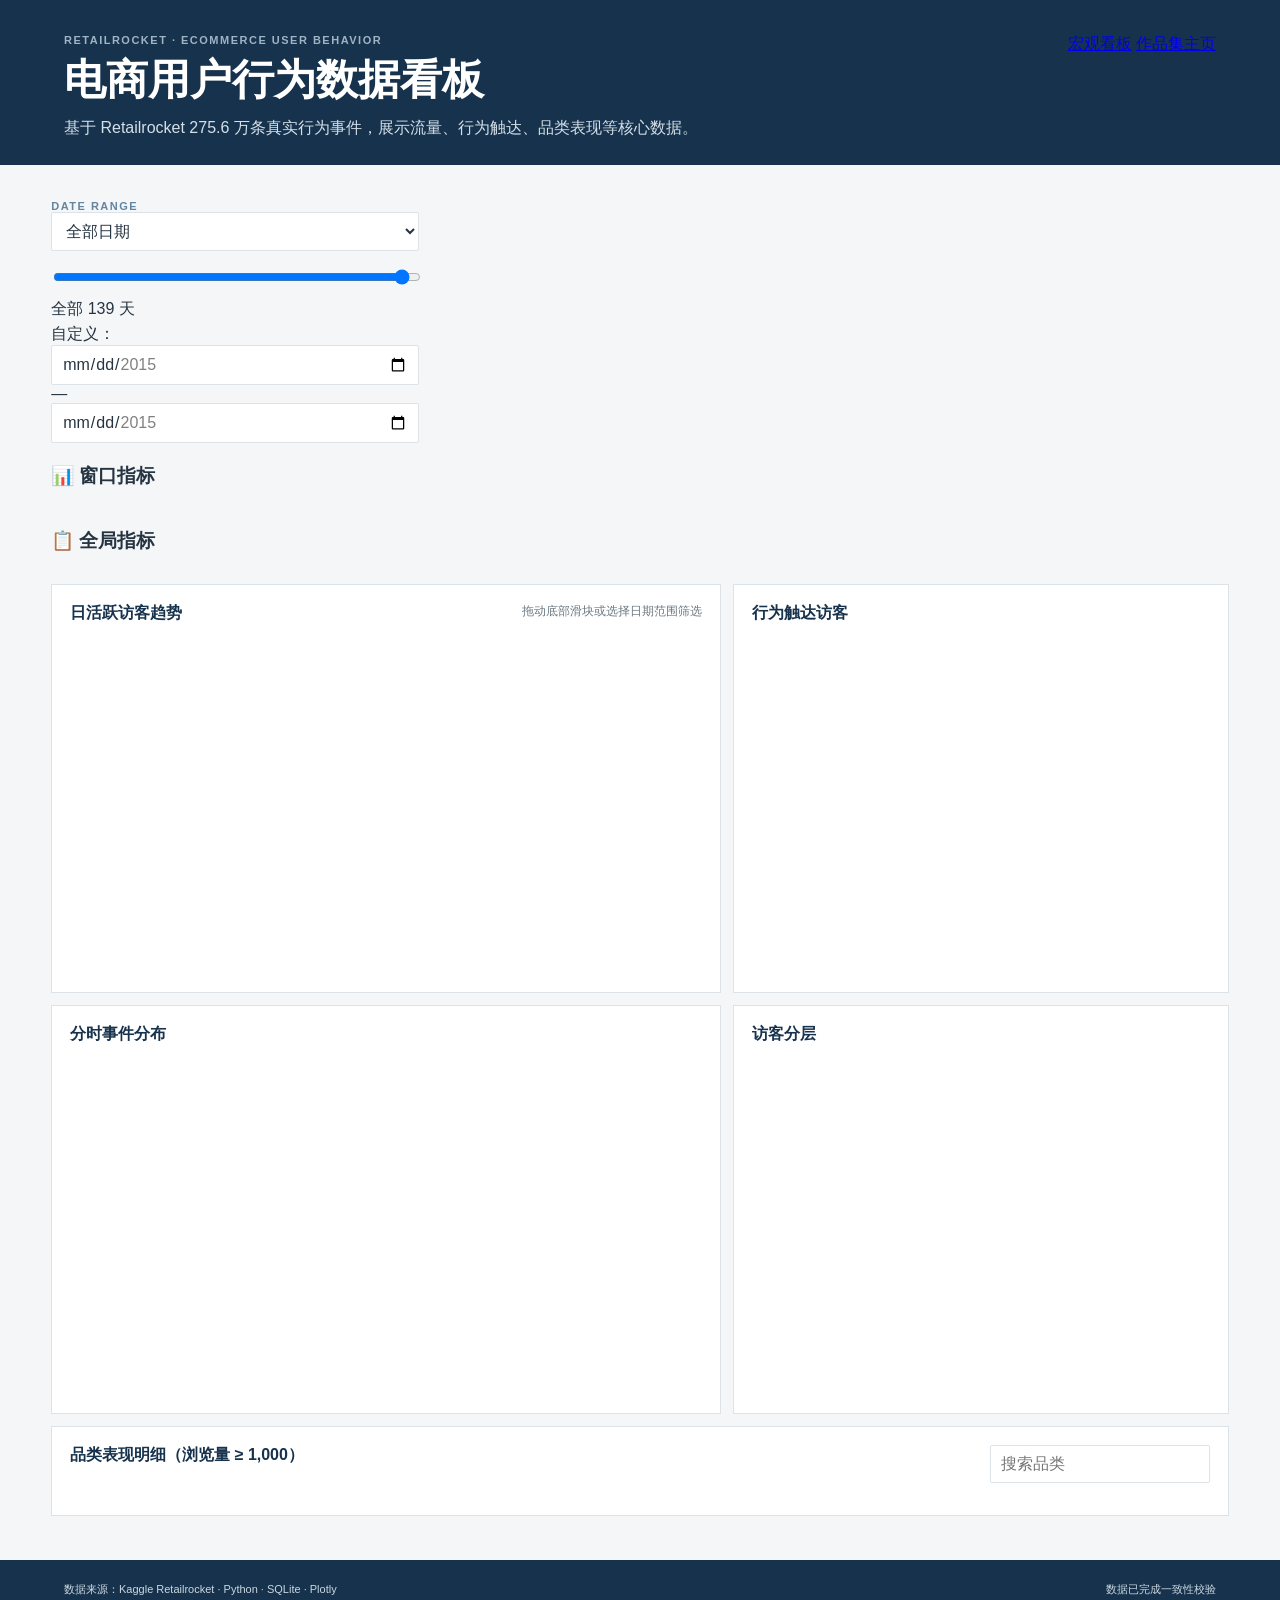
==== site/ecommerce/index.html @ 0181b4a9 "Update portfolio dashboards" ====
<!doctype html>
<html lang="zh-CN">
<head>
  <meta charset="utf-8">
  <meta name="viewport" content="width=device-width,initial-scale=1">
  <title>Retailrocket 电商用户行为数据看板</title>
  <link rel="stylesheet" href="styles.css">
</head>
<body>
  <header class="topbar">
    <div>
      <p class="eyebrow">RETAILROCKET · ECOMMERCE USER BEHAVIOR</p>
      <h1>电商用户行为数据看板</h1>
      <p class="intro">基于 Retailrocket 275.6 万条真实行为事件，展示流量、行为触达、品类表现等核心数据。</p>
    </div>
    <div class="header-links">
      <a href="./macro/" class="header-link">宏观看板</a>
      <a href="../" class="header-link">作品集主页</a>
    </div>
  </header>

  <main>
    <section class="project-head">
      <div>
        <p class="eyebrow">DATE RANGE</p>
        <div class="range-controls">
          <select id="window-filter">
            <option value="all">全部日期</option>
            <option value="60">最近 60 天</option>
            <option value="30">最近 30 天</option>
          </select>
        </div>
        <div class="range-controls" style="margin-top:6px">
          <input type="range" id="range-slider" class="range-slider">
          <span id="range-label" class="range-label"></span>
        </div>
        <div class="range-controls" style="margin-top:4px">
          <span class="range-sep">自定义：</span>
          <input id="start-date" type="date">
          <span class="range-sep">—</span>
          <input id="end-date" type="date">
        </div>
      </div>
    </section>

    <section class="kpi-section">
      <h3 class="kpi-section-title">📊 窗口指标</h3>
      <section id="kpi-grid-window" class="kpi-grid"></section>
      <h3 class="kpi-section-title" style="margin-top:20px">📋 全局指标</h3>
      <section id="kpi-grid-global" class="kpi-grid"></section>
    </section>

    <section class="grid two">
      <article class="panel wide">
        <div class="panel-head">
          <div><h3>日活跃访客趋势</h3></div>
          <p class="panel-note">拖动底部滑块或选择日期范围筛选</p>
        </div>
        <div id="trend-chart" class="chart chart-tall"></div>
      </article>
      <article class="panel">
        <div class="panel-head">
          <div><h3>行为触达访客</h3></div>
        </div>
        <div id="structure-chart" class="chart"></div>
      </article>
    </section>

    <section class="grid two">
      <article class="panel">
        <div class="panel-head">
          <div><h3>分时事件分布</h3></div>
        </div>
        <div id="hourly-chart" class="chart"></div>
      </article>
      <article class="panel">
        <div class="panel-head">
          <div><h3>访客分层</h3></div>
        </div>
        <div id="segment-chart" class="chart"></div>
      </article>
    </section>

    <section class="panel detail-panel">
      <div class="panel-head">
        <div><h3>品类表现明细（浏览量 ≥ 1,000）</h3></div>
        <input id="table-search" type="search" placeholder="搜索品类">
      </div>
      <div class="table-wrap"><table id="detail-table"></table></div>
    </section>
  </main>

  <footer>
    <span>数据来源：Kaggle Retailrocket · Python · SQLite · Plotly</span>
    <span>数据已完成一致性校验</span>
  </footer>

  <script src="plotly.min.js"></script>
  <script src="data.js"></script>
  <script src="app.js"></script>
</body>
</html>
---- site/ecommerce/styles.css ----
:root {
  --navy: #17324d;
  --blue: #315d80;
  --blue-2: #6385a0;
  --blue-soft: #eaf1f5;
  --ink: #263442;
  --muted: #6b7882;
  --line: #dce3e8;
  --panel: #ffffff;
  --surface: #f4f6f8;
  --orange: #c97852;
}

* { box-sizing: border-box; }

body {
  margin: 0;
  color: var(--ink);
  background: var(--surface);
  font-family: "Microsoft YaHei", "PingFang SC", Arial, sans-serif;
}

.topbar {
  display: flex;
  justify-content: space-between;
  gap: 32px;
  padding: 34px max(5vw, 32px) 26px;
  color: white;
  background: var(--navy);
}

.eyebrow, .panel-label {
  margin: 0 0 6px;
  color: #9fb5c6;
  font-size: 11px;
  font-weight: 700;
  letter-spacing: 1.5px;
}

h1 { margin: 0; font-size: clamp(28px, 4vw, 42px); }
.intro { max-width: 720px; margin: 10px 0 0; color: #d4e0e8; }

.status {
  align-self: flex-start;
  display: flex;
  align-items: center;
  gap: 8px;
  padding: 9px 12px;
  border: 1px solid rgba(255,255,255,.22);
  font-size: 12px;
}

.status-dot { width: 8px; height: 8px; border-radius: 50%; background: #9dcf9c; }

.project-tabs {
  display: flex;
  gap: 4px;
  padding: 0 max(5vw, 32px);
  background: white;
  border-bottom: 1px solid var(--line);
}

.tab {
  border: 0;
  border-bottom: 3px solid transparent;
  padding: 16px 20px 13px;
  color: var(--muted);
  background: transparent;
  font: inherit;
  font-weight: 700;
  cursor: pointer;
}

.tab.active { color: var(--blue); border-bottom-color: var(--blue); }

main { width: min(1440px, 92vw); margin: 0 auto; padding: 28px 0 44px; }

.project-head {
  display: flex;
  justify-content: space-between;
  gap: 24px;
  align-items: end;
  margin-bottom: 20px;
}

.project-head h2 { margin: 0; color: var(--navy); font-size: 28px; }
.project-head p { max-width: 850px; margin: 7px 0 0; color: var(--muted); }
.project-head .eyebrow { color: var(--blue-2); }

.filter-group { min-width: 190px; display:grid; grid-template-columns:1fr; gap:5px; }
.filter-group label { display: block; margin-bottom: 6px; color: var(--muted); font-size: 12px; }
select, input {
  width: 100%;
  border: 1px solid var(--line);
  border-radius: 2px;
  padding: 9px 10px;
  color: var(--ink);
  background: white;
  font: inherit;
}

.kpi-grid {
  display: grid;
  grid-template-columns: repeat(5, minmax(0, 1fr));
  gap: 12px;
  margin-bottom: 12px;
}

.kpi {
  padding: 16px;
  background: white;
  border: 1px solid var(--line);
  border-top: 3px solid var(--blue);
}

.kpi span { color: var(--muted); font-size: 12px; }
.kpi strong { display: block; margin: 7px 0 3px; color: var(--navy); font-size: 23px; }
.kpi small { color: var(--blue-2); font-size: 11px; }

.grid { display: grid; gap: 12px; margin-bottom: 12px; }
.grid.two { grid-template-columns: 1.35fr 1fr; }
.panel { min-width: 0; padding: 18px; background: var(--panel); border: 1px solid var(--line); }
.panel-head { display: flex; justify-content: space-between; gap: 18px; align-items: start; }
.panel h3 { margin: 0; color: var(--navy); font-size: 16px; }
.panel-head p { max-width: 330px; margin: 0; color: var(--muted); font-size: 12px; text-align: right; }
.panel-label { color: var(--blue-2); }
.chart { height: 350px; }

.insight-grid { grid-template-columns: 1fr 1fr 1.15fr; }
.decision-grid { grid-template-columns: 1fr 1.15fr; }
.insight ul, .insight ol { margin: 12px 0 0; padding-left: 20px; }
.insight li { margin: 9px 0; line-height: 1.6; font-size: 13px; }

.method-flow { display: grid; grid-template-columns: repeat(5, 1fr); gap: 6px; margin-top: 16px; }
.method-flow div { position: relative; padding: 10px 6px; text-align: center; color: var(--blue); background: var(--blue-soft); font-size: 11px; }
.method-flow div:not(:last-child)::after { content: "›"; position: absolute; right: -8px; color: var(--blue-2); font-size: 18px; z-index: 2; }
.causal-kpis{display:grid;grid-template-columns:repeat(3,1fr);gap:8px;margin:14px 0}
.causal-kpis div{padding:12px;background:#f2f6f8;border:1px solid var(--line);text-align:center}
.causal-kpis strong{display:block;color:var(--navy);font-size:20px}
.causal-kpis span{font-size:11px;color:var(--muted)}
.causal-panel p{font-size:13px;line-height:1.7}
.assumption{padding:9px 11px;background:#fff8ed;border-left:3px solid var(--orange);color:#745238}
.decision-table th,.decision-table td{text-align:left}
.decision-table td:first-child{font-weight:700;color:var(--blue)}

.detail-panel input { width: 220px; }
.table-wrap { overflow: auto; max-height: 360px; margin-top: 14px; }
table { width: 100%; border-collapse: collapse; font-size: 12px; }
th { position: sticky; top: 0; padding: 9px; color: white; background: var(--blue); text-align: right; }
td { padding: 8px 9px; border-bottom: 1px solid var(--line); text-align: right; }
th:first-child, td:first-child { text-align: left; }
tbody tr:hover { background: #f5f8fa; }

footer {
  display: flex;
  justify-content: space-between;
  gap: 24px;
  padding: 22px max(5vw, 32px);
  color: #cbd8e1;
  background: var(--navy);
  font-size: 11px;
}

@media (max-width: 980px) {
  .topbar, .project-head, footer { flex-direction: column; align-items: stretch; }
  .kpi-grid { grid-template-columns: repeat(2, 1fr); }
  .grid.two, .insight-grid, .decision-grid { grid-template-columns: 1fr; }
  .method-flow { grid-template-columns: 1fr; }
  .method-flow div::after { display: none; }
}

@media (max-width: 560px) {
  html, body { overflow-x: hidden; }
  main { width: 94vw; }
  .topbar, .project-tabs { padding-left: 3vw; padding-right: 3vw; }
  .kpi-grid { grid-template-columns: 1fr; }
  .grid.two, .insight-grid, .decision-grid { display: block !important; }
  .panel { width: 100%; overflow: hidden; margin-bottom: 12px; }
  .js-plotly-plot, .plot-container, .svg-container { width: 100% !important; max-width: 100% !important; }
  h1 { font-size: 27px; overflow-wrap: anywhere; }
  .chart { height: 310px; }
}

.project-tabs{display:none}
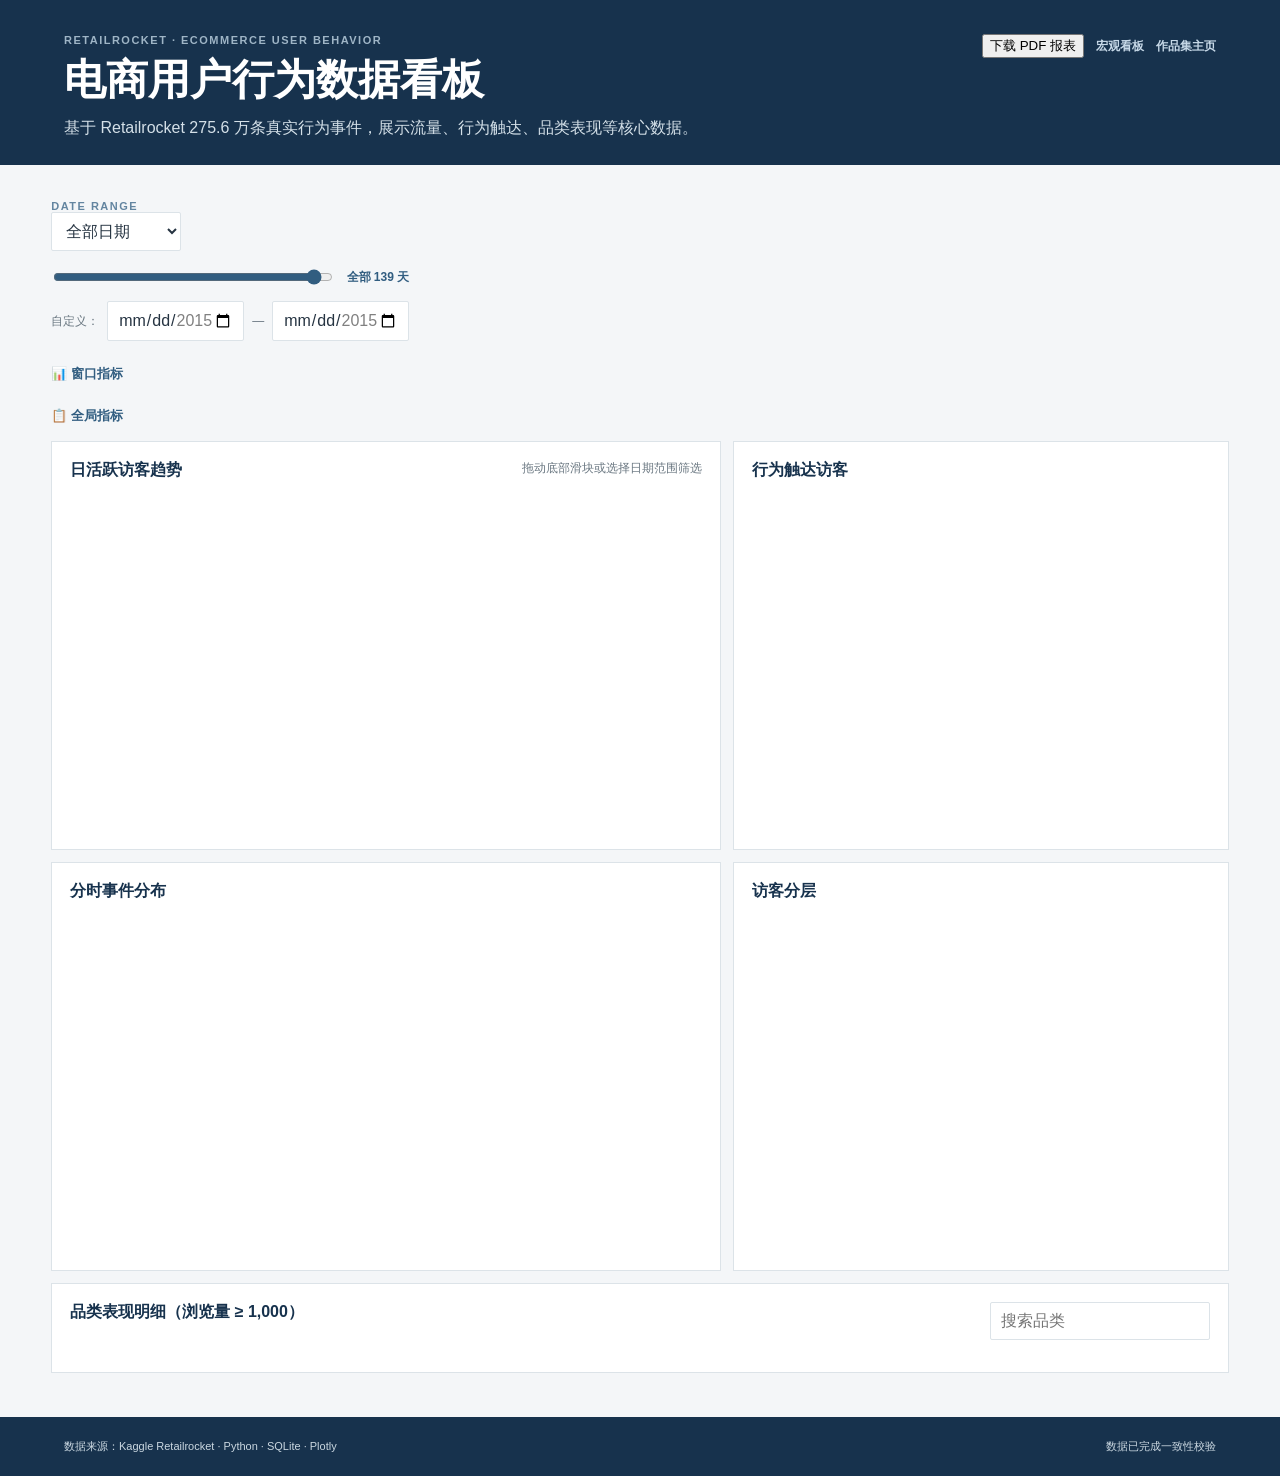
==== commit c6c1a007: "Update portfolio dashboards" ====
--- a/site/ecommerce/index.html
+++ b/site/ecommerce/index.html
@@ -14,6 +14,7 @@
       <p class="intro">基于 Retailrocket 275.6 万条真实行为事件，展示流量、行为触达、品类表现等核心数据。</p>
     </div>
     <div class="header-links">
+      <button onclick="window.print()" class="btn-pdf">下载 PDF 报表</button>
       <a href="./macro/" class="header-link">宏观看板</a>
       <a href="../" class="header-link">作品集主页</a>
     </div>
--- a/site/ecommerce/styles.css
+++ b/site/ecommerce/styles.css
@@ -117,6 +117,22 @@
 .kpi strong { display: block; margin: 7px 0 3px; color: var(--navy); font-size: 23px; }
 .kpi small { color: var(--blue-2); font-size: 11px; }
 
+.kpi-section-title { margin: 0 0 4px; color: var(--blue); font-size: 13px; font-weight: 700; }
+.panel-note { color: var(--muted); font-size: 11px; margin: 0; }
+.chart-tall { height: 420px; }
+
+/* header links */
+.header-links { display: flex; gap: 12px; align-items: flex-start; }
+.header-link { color: #c7d9e8; text-decoration: none; font-size: 12px; font-weight: 700; padding: 4px 0; border-bottom: 1px solid transparent; transition: border-color .2s; }
+.header-link:hover { border-bottom-color: #c7d9e8; }
+
+/* range controls */
+.range-controls { display: flex; align-items: center; gap: 8px; margin-bottom: 4px; }
+.range-controls select, .range-controls input[type="date"] { width: auto; min-width: 130px; }
+.range-slider { flex: 1; min-width: 200px; max-width: 400px; accent-color: var(--blue); }
+.range-sep { color: var(--muted); font-size: 12px; white-space: nowrap; }
+.range-label { color: var(--blue); font-size: 12px; font-weight: 700; white-space: nowrap; margin-left: 4px; }
+
 .grid { display: grid; gap: 12px; margin-bottom: 12px; }
 .grid.two { grid-template-columns: 1.35fr 1fr; }
 .panel { min-width: 0; padding: 18px; background: var(--panel); border: 1px solid var(--line); }
@@ -180,5 +196,3 @@
   h1 { font-size: 27px; overflow-wrap: anywhere; }
   .chart { height: 310px; }
 }
-
-.project-tabs{display:none}
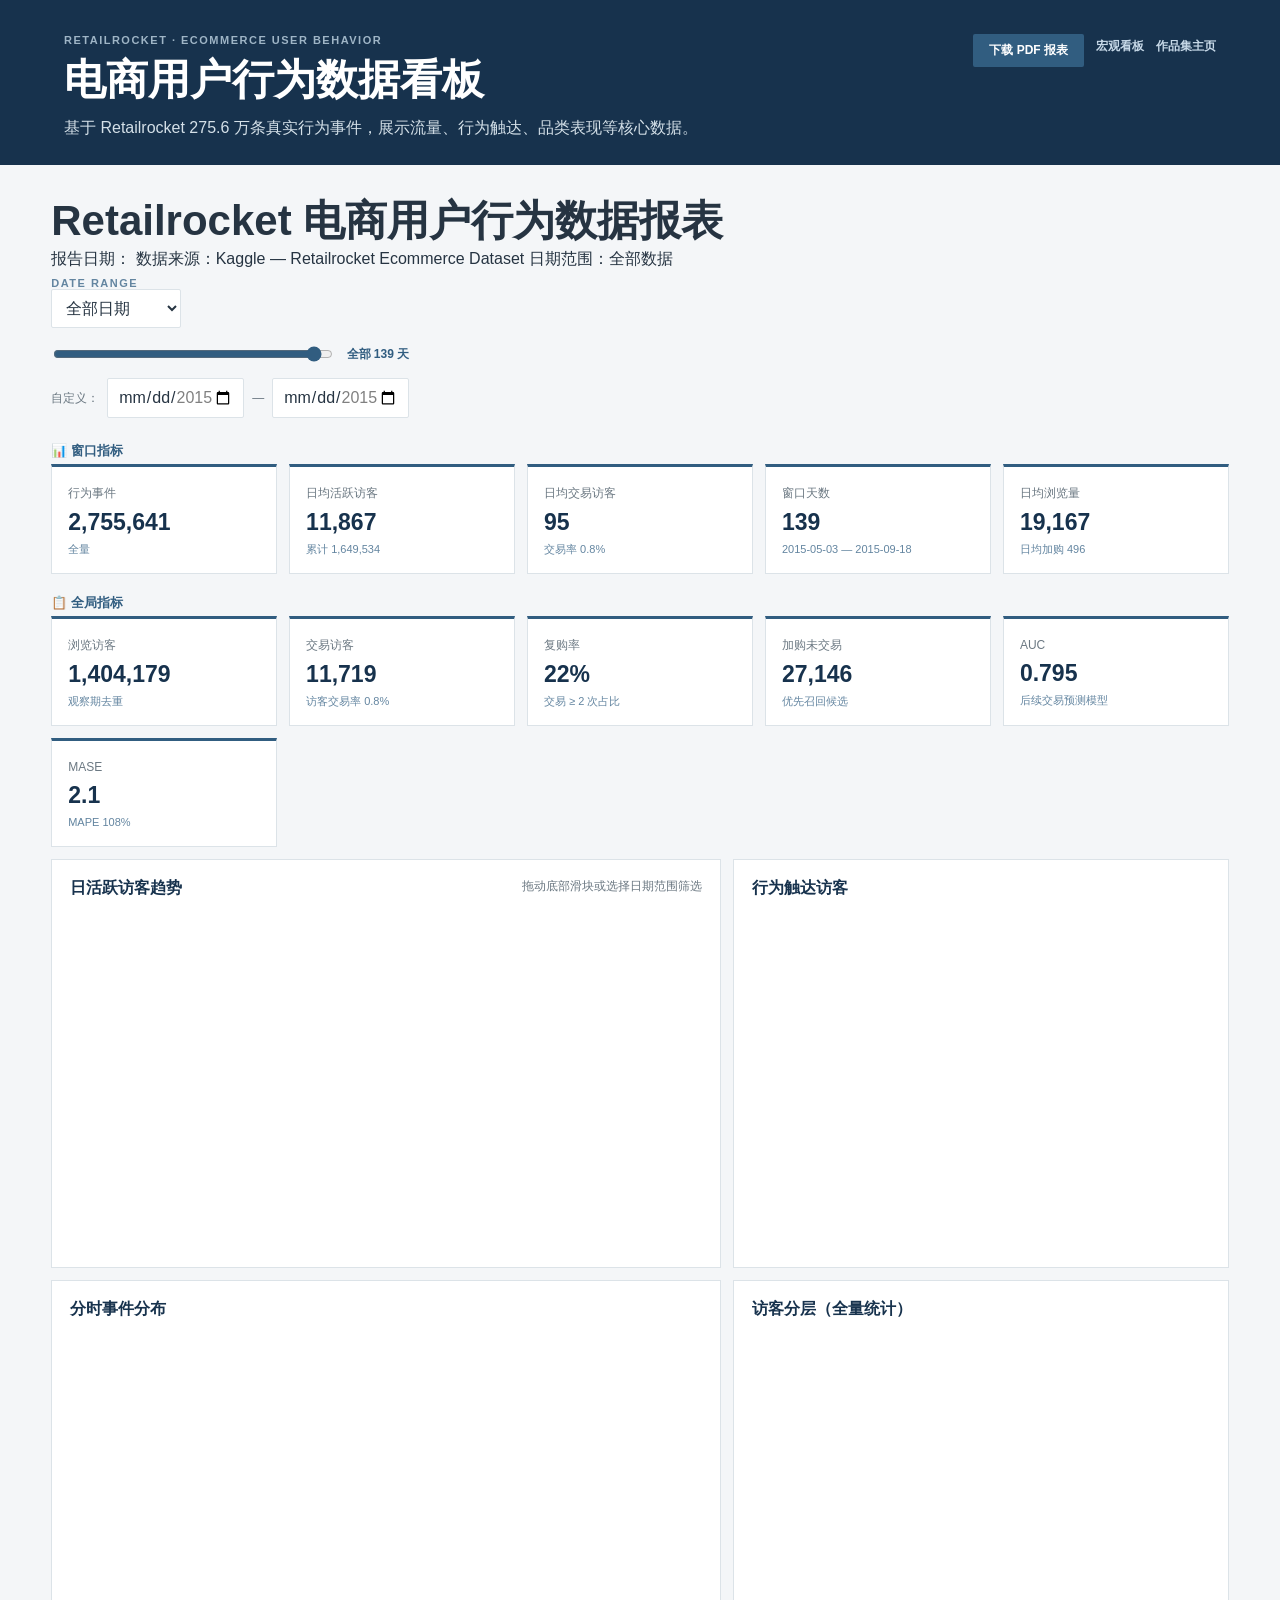
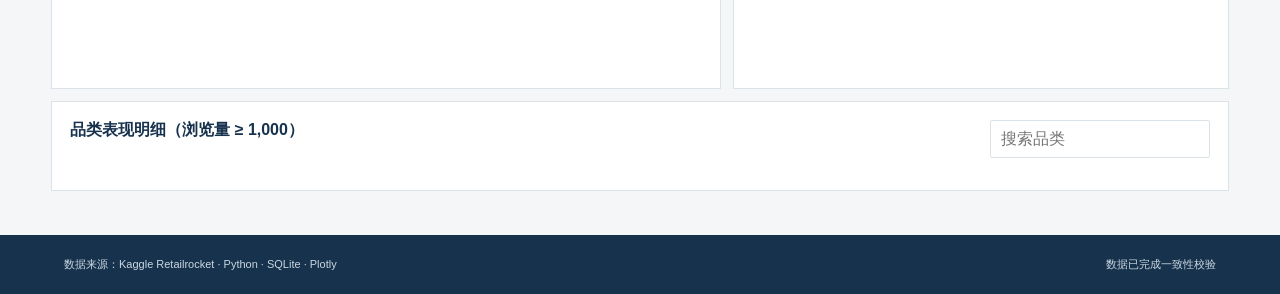
==== commit 280a97f2: "Update portfolio dashboards" ====
--- a/site/ecommerce/index.html
+++ b/site/ecommerce/index.html
@@ -21,6 +21,14 @@
   </header>
 
   <main>
+    <div class="print-header">
+      <h1>Retailrocket 电商用户行为数据报表</h1>
+      <div class="print-meta">
+        <span>报告日期：<span id="pdf-date"></span></span>
+        <span>数据来源：Kaggle — Retailrocket Ecommerce Dataset</span>
+        <span id="pdf-range-info">日期范围：全部数据</span>
+      </div>
+    </div>
     <section class="project-head">
       <div>
         <p class="eyebrow">DATE RANGE</p>
@@ -76,7 +84,7 @@
       </article>
       <article class="panel">
         <div class="panel-head">
-          <div><h3>访客分层</h3></div>
+          <div><h3>访客分层（全量统计）</h3></div>
         </div>
         <div id="segment-chart" class="chart"></div>
       </article>
--- a/site/ecommerce/styles.css
+++ b/site/ecommerce/styles.css
@@ -125,6 +125,19 @@
 .header-links { display: flex; gap: 12px; align-items: flex-start; }
 .header-link { color: #c7d9e8; text-decoration: none; font-size: 12px; font-weight: 700; padding: 4px 0; border-bottom: 1px solid transparent; transition: border-color .2s; }
 .header-link:hover { border-bottom-color: #c7d9e8; }
+.btn-pdf {
+  background: var(--blue); color: white; border: none;
+  padding: 8px 16px; font-size: 12px; font-weight: 700; cursor: pointer;
+  border-radius: 2px; transition: background .2s;
+}
+.btn-pdf:hover { background: var(--navy); }
+@media print {
+  .topbar, .project-head, .filter-group, .range-controls, .header-links, footer, .btn-pdf { display: none !important; }
+  body { background: white; color: black; }
+  .panel { border: 1px solid #ccc; break-inside: avoid; }
+  .kpi { border: 1px solid #ccc; }
+  @page { margin: 1cm; size: A4 landscape; }
+}
 
 /* range controls */
 .range-controls { display: flex; align-items: center; gap: 8px; margin-bottom: 4px; }
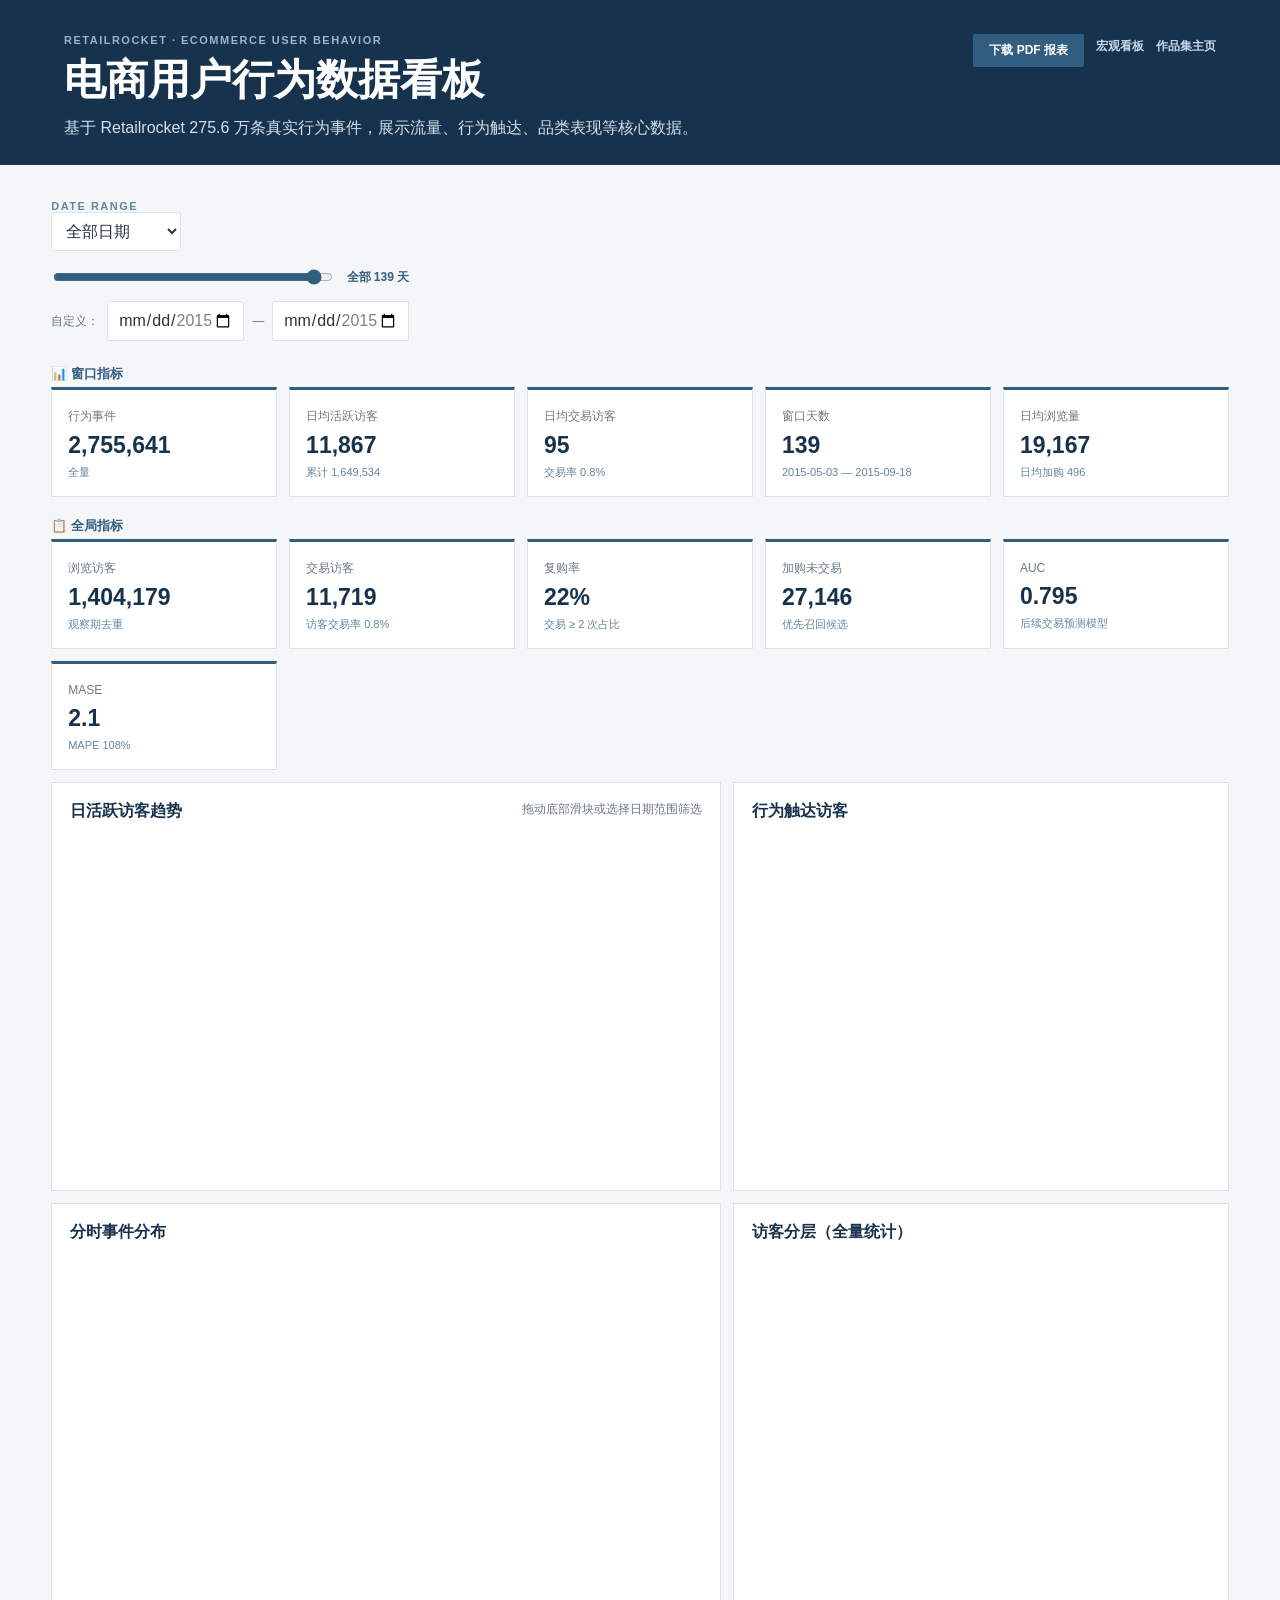
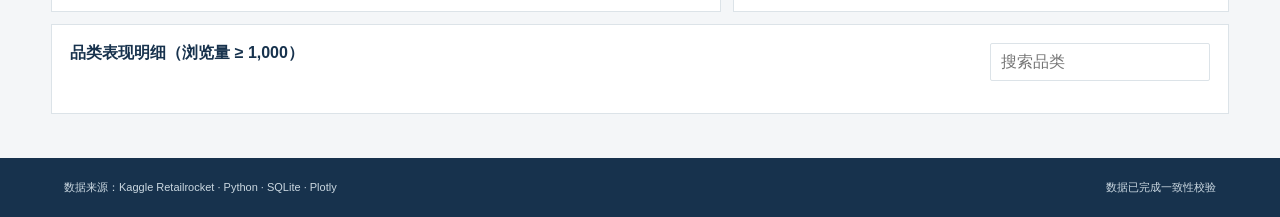
==== commit 2cc8fd08: "Update portfolio dashboards" ====
--- a/site/ecommerce/index.html
+++ b/site/ecommerce/index.html
@@ -1,111 +1,111 @@
-<!doctype html>
-<html lang="zh-CN">
-<head>
-  <meta charset="utf-8">
-  <meta name="viewport" content="width=device-width,initial-scale=1">
-  <title>Retailrocket 电商用户行为数据看板</title>
-  <link rel="stylesheet" href="styles.css">
-</head>
-<body>
-  <header class="topbar">
-    <div>
-      <p class="eyebrow">RETAILROCKET · ECOMMERCE USER BEHAVIOR</p>
-      <h1>电商用户行为数据看板</h1>
-      <p class="intro">基于 Retailrocket 275.6 万条真实行为事件，展示流量、行为触达、品类表现等核心数据。</p>
-    </div>
-    <div class="header-links">
-      <button onclick="window.print()" class="btn-pdf">下载 PDF 报表</button>
-      <a href="./macro/" class="header-link">宏观看板</a>
-      <a href="../" class="header-link">作品集主页</a>
-    </div>
-  </header>
-
-  <main>
-    <div class="print-header">
-      <h1>Retailrocket 电商用户行为数据报表</h1>
-      <div class="print-meta">
-        <span>报告日期：<span id="pdf-date"></span></span>
-        <span>数据来源：Kaggle — Retailrocket Ecommerce Dataset</span>
-        <span id="pdf-range-info">日期范围：全部数据</span>
-      </div>
-    </div>
-    <section class="project-head">
-      <div>
-        <p class="eyebrow">DATE RANGE</p>
-        <div class="range-controls">
-          <select id="window-filter">
-            <option value="all">全部日期</option>
-            <option value="60">最近 60 天</option>
-            <option value="30">最近 30 天</option>
-          </select>
-        </div>
-        <div class="range-controls" style="margin-top:6px">
-          <input type="range" id="range-slider" class="range-slider">
-          <span id="range-label" class="range-label"></span>
-        </div>
-        <div class="range-controls" style="margin-top:4px">
-          <span class="range-sep">自定义：</span>
-          <input id="start-date" type="date">
-          <span class="range-sep">—</span>
-          <input id="end-date" type="date">
-        </div>
-      </div>
-    </section>
-
-    <section class="kpi-section">
-      <h3 class="kpi-section-title">📊 窗口指标</h3>
-      <section id="kpi-grid-window" class="kpi-grid"></section>
-      <h3 class="kpi-section-title" style="margin-top:20px">📋 全局指标</h3>
-      <section id="kpi-grid-global" class="kpi-grid"></section>
-    </section>
-
-    <section class="grid two">
-      <article class="panel wide">
-        <div class="panel-head">
-          <div><h3>日活跃访客趋势</h3></div>
-          <p class="panel-note">拖动底部滑块或选择日期范围筛选</p>
-        </div>
-        <div id="trend-chart" class="chart chart-tall"></div>
-      </article>
-      <article class="panel">
-        <div class="panel-head">
-          <div><h3>行为触达访客</h3></div>
-        </div>
-        <div id="structure-chart" class="chart"></div>
-      </article>
-    </section>
-
-    <section class="grid two">
-      <article class="panel">
-        <div class="panel-head">
-          <div><h3>分时事件分布</h3></div>
-        </div>
-        <div id="hourly-chart" class="chart"></div>
-      </article>
-      <article class="panel">
-        <div class="panel-head">
-          <div><h3>访客分层（全量统计）</h3></div>
-        </div>
-        <div id="segment-chart" class="chart"></div>
-      </article>
-    </section>
-
-    <section class="panel detail-panel">
-      <div class="panel-head">
-        <div><h3>品类表现明细（浏览量 ≥ 1,000）</h3></div>
-        <input id="table-search" type="search" placeholder="搜索品类">
-      </div>
-      <div class="table-wrap"><table id="detail-table"></table></div>
-    </section>
-  </main>
-
-  <footer>
-    <span>数据来源：Kaggle Retailrocket · Python · SQLite · Plotly</span>
-    <span>数据已完成一致性校验</span>
-  </footer>
-
-  <script src="plotly.min.js"></script>
-  <script src="data.js"></script>
-  <script src="app.js"></script>
-</body>
+<!doctype html>
+<html lang="zh-CN">
+<head>
+  <meta charset="utf-8">
+  <meta name="viewport" content="width=device-width,initial-scale=1">
+  <title>Retailrocket 电商用户行为数据看板</title>
+  <link rel="stylesheet" href="styles.css">
+</head>
+<body>
+  <header class="topbar">
+    <div>
+      <p class="eyebrow">RETAILROCKET · ECOMMERCE USER BEHAVIOR</p>
+      <h1>电商用户行为数据看板</h1>
+      <p class="intro">基于 Retailrocket 275.6 万条真实行为事件，展示流量、行为触达、品类表现等核心数据。</p>
+    </div>
+    <div class="header-links">
+      <button onclick="window.print()" class="btn-pdf">下载 PDF 报表</button>
+      <a href="./macro/" class="header-link">宏观看板</a>
+      <a href="../" class="header-link">作品集主页</a>
+    </div>
+  </header>
+
+  <main>
+    <div class="print-header">
+      <h1>Retailrocket 电商用户行为数据报表</h1>
+      <div class="print-meta">
+        <span>报告日期：<span id="pdf-date"></span></span>
+        <span>数据来源：Kaggle — Retailrocket Ecommerce Dataset</span>
+        <span id="pdf-range-info">日期范围：全部数据</span>
+      </div>
+    </div>
+    <section class="project-head">
+      <div>
+        <p class="eyebrow">DATE RANGE</p>
+        <div class="range-controls">
+          <select id="window-filter">
+            <option value="all">全部日期</option>
+            <option value="60">最近 60 天</option>
+            <option value="30">最近 30 天</option>
+          </select>
+        </div>
+        <div class="range-controls" style="margin-top:6px">
+          <input type="range" id="range-slider" class="range-slider">
+          <span id="range-label" class="range-label"></span>
+        </div>
+        <div class="range-controls" style="margin-top:4px">
+          <span class="range-sep">自定义：</span>
+          <input id="start-date" type="date">
+          <span class="range-sep">—</span>
+          <input id="end-date" type="date">
+        </div>
+      </div>
+    </section>
+
+    <section class="kpi-section">
+      <h3 class="kpi-section-title">📊 窗口指标</h3>
+      <section id="kpi-grid-window" class="kpi-grid"></section>
+      <h3 class="kpi-section-title" style="margin-top:20px">📋 全局指标</h3>
+      <section id="kpi-grid-global" class="kpi-grid"></section>
+    </section>
+
+    <section class="grid two">
+      <article class="panel wide">
+        <div class="panel-head">
+          <div><h3>日活跃访客趋势</h3></div>
+          <p class="panel-note">拖动底部滑块或选择日期范围筛选</p>
+        </div>
+        <div id="trend-chart" class="chart chart-tall"></div>
+      </article>
+      <article class="panel">
+        <div class="panel-head">
+          <div><h3>行为触达访客</h3></div>
+        </div>
+        <div id="structure-chart" class="chart"></div>
+      </article>
+    </section>
+
+    <section class="grid two">
+      <article class="panel">
+        <div class="panel-head">
+          <div><h3>分时事件分布</h3></div>
+        </div>
+        <div id="hourly-chart" class="chart"></div>
+      </article>
+      <article class="panel">
+        <div class="panel-head">
+          <div><h3>访客分层（全量统计）</h3></div>
+        </div>
+        <div id="segment-chart" class="chart"></div>
+      </article>
+    </section>
+
+    <section class="panel detail-panel">
+      <div class="panel-head">
+        <div><h3>品类表现明细（浏览量 ≥ 1,000）</h3></div>
+        <input id="table-search" type="search" placeholder="搜索品类">
+      </div>
+      <div class="table-wrap"><table id="detail-table"></table></div>
+    </section>
+  </main>
+
+  <footer>
+    <span>数据来源：Kaggle Retailrocket · Python · SQLite · Plotly</span>
+    <span>数据已完成一致性校验</span>
+  </footer>
+
+  <script src="plotly.min.js"></script>
+  <script src="data.js"></script>
+  <script src="app.js"></script>
+</body>
 </html>
--- a/site/ecommerce/styles.css
+++ b/site/ecommerce/styles.css
@@ -131,12 +131,25 @@
   border-radius: 2px; transition: background .2s;
 }
 .btn-pdf:hover { background: var(--navy); }
+.print-header { display: none; }
 @media print {
-  .topbar, .project-head, .filter-group, .range-controls, .header-links, footer, .btn-pdf { display: none !important; }
-  body { background: white; color: black; }
-  .panel { border: 1px solid #ccc; break-inside: avoid; }
-  .kpi { border: 1px solid #ccc; }
-  @page { margin: 1cm; size: A4 landscape; }
+  body { background: white; color: #1e293b; font-size: 10px; }
+  .topbar, .project-head, .toolbar, .header-links, footer, .btn-pdf,
+  .kpi-section-title, .panel-note, .range-controls, select, input[type="date"], input[type="range"] { display: none !important; }
+  .print-header { display: block; padding: 0 0 12px; margin-bottom: 12px; border-bottom: 2px solid #2563eb; }
+  .print-header h1 { font-size: 20px; color: #1e40af; margin: 0 0 6px; }
+  .print-meta { display: flex; gap: 18px; font-size: 9px; color: #64748b; }
+  .kpi-grid { grid-template-columns: repeat(5, 1fr); gap: 6px; }
+  .kpi { padding: 8px; border: 1px solid #cbd5e1; }
+  .kpi strong { font-size: 16px; }
+  .panel { border: 1px solid #cbd5e1; padding: 10px; break-inside: avoid; margin-bottom: 8px; }
+  .grid { gap: 6px; margin-bottom: 8px; }
+  .chart { height: 280px; }
+  .chart-tall { height: 320px; }
+  .detail-panel { break-before: page; }
+  table { font-size: 9px; }
+  th { padding: 4px; } td { padding: 3px 4px; }
+  @page { margin: 0.8cm; size: A4 landscape; }
 }
 
 /* range controls */
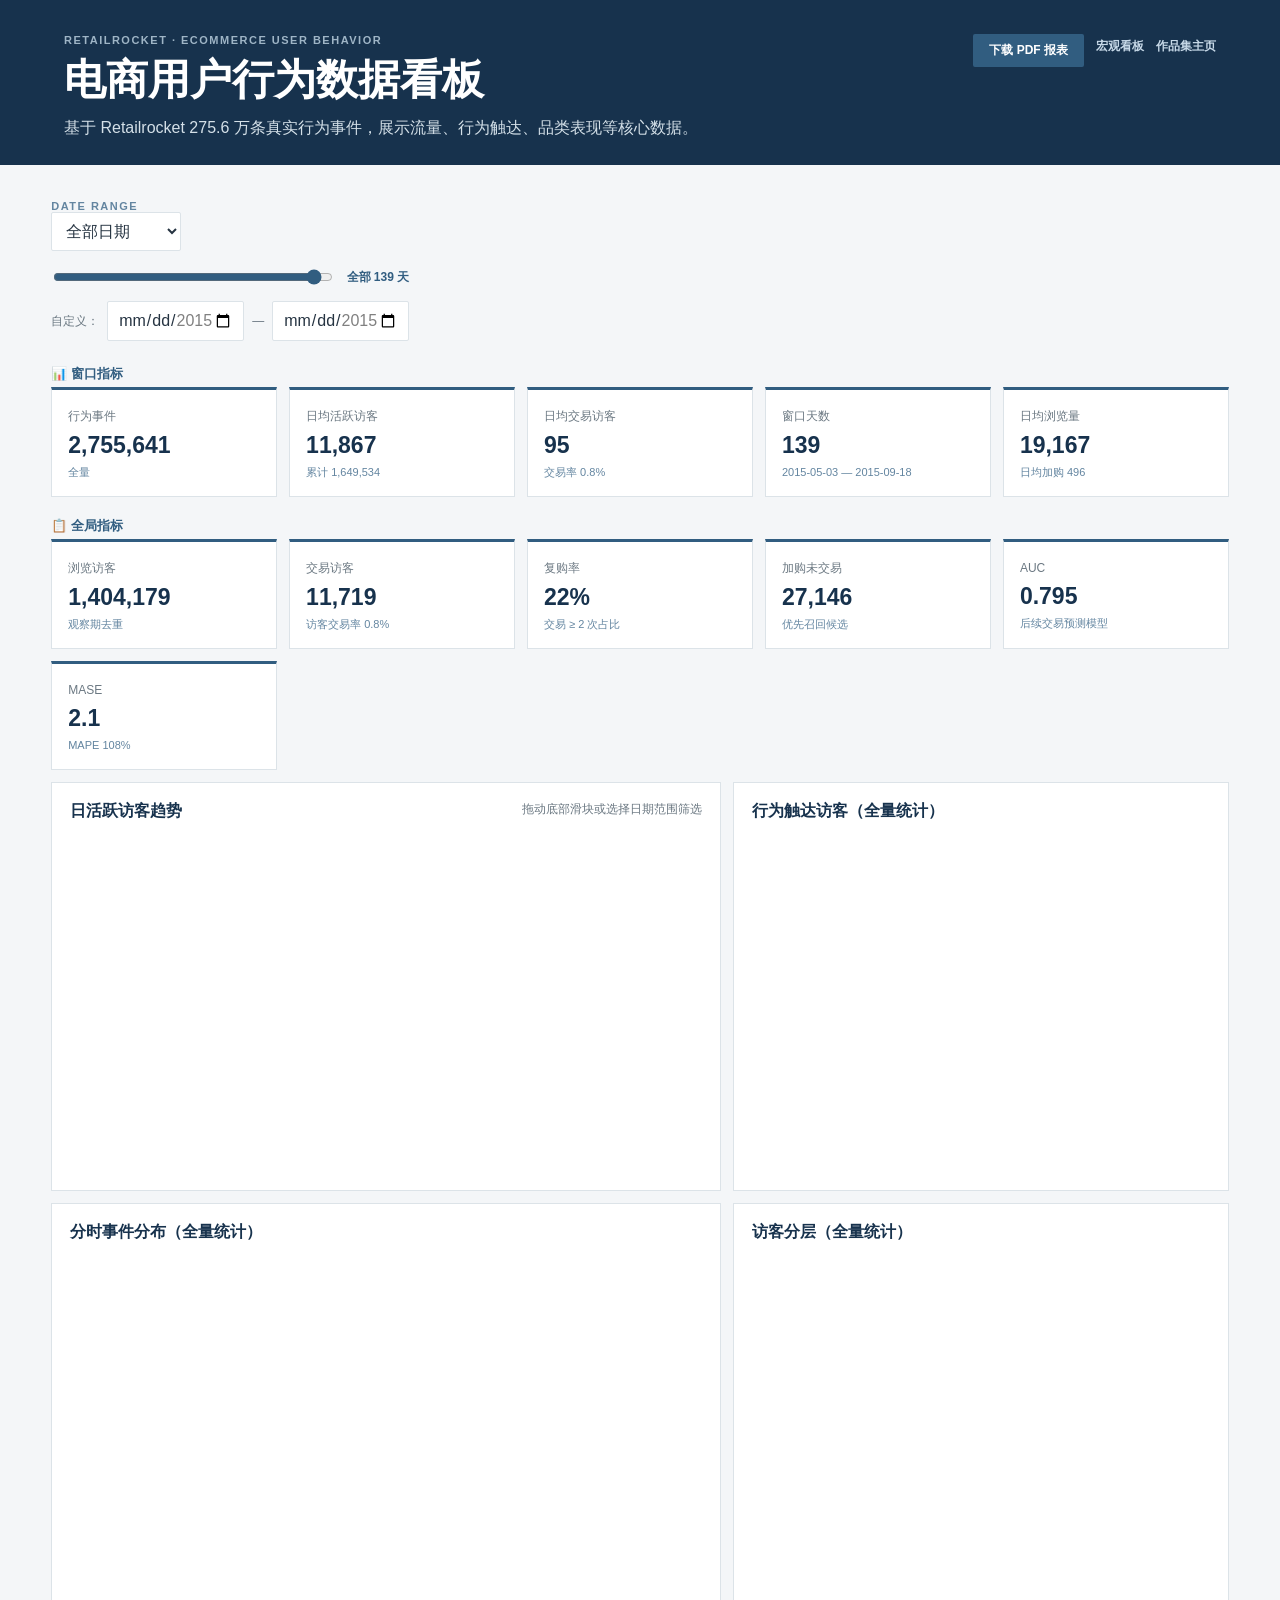
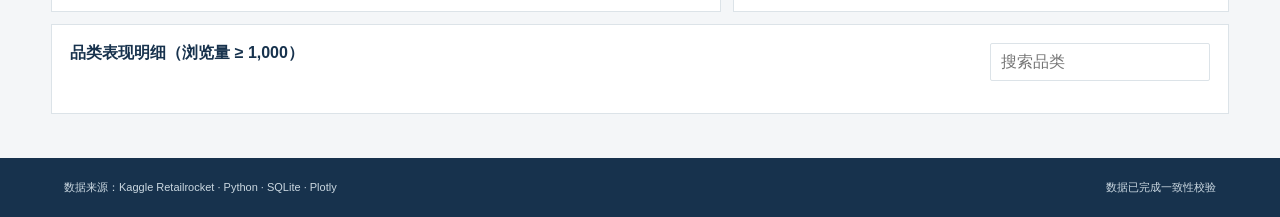
==== commit 89ab5add: "Update portfolio dashboards" ====
--- a/site/ecommerce/index.html
+++ b/site/ecommerce/index.html
@@ -1,111 +1,111 @@
-<!doctype html>
-<html lang="zh-CN">
-<head>
-  <meta charset="utf-8">
-  <meta name="viewport" content="width=device-width,initial-scale=1">
-  <title>Retailrocket 电商用户行为数据看板</title>
-  <link rel="stylesheet" href="styles.css">
-</head>
-<body>
-  <header class="topbar">
-    <div>
-      <p class="eyebrow">RETAILROCKET · ECOMMERCE USER BEHAVIOR</p>
-      <h1>电商用户行为数据看板</h1>
-      <p class="intro">基于 Retailrocket 275.6 万条真实行为事件，展示流量、行为触达、品类表现等核心数据。</p>
-    </div>
-    <div class="header-links">
-      <button onclick="window.print()" class="btn-pdf">下载 PDF 报表</button>
-      <a href="./macro/" class="header-link">宏观看板</a>
-      <a href="../" class="header-link">作品集主页</a>
-    </div>
-  </header>
-
-  <main>
-    <div class="print-header">
-      <h1>Retailrocket 电商用户行为数据报表</h1>
-      <div class="print-meta">
-        <span>报告日期：<span id="pdf-date"></span></span>
-        <span>数据来源：Kaggle — Retailrocket Ecommerce Dataset</span>
-        <span id="pdf-range-info">日期范围：全部数据</span>
-      </div>
-    </div>
-    <section class="project-head">
-      <div>
-        <p class="eyebrow">DATE RANGE</p>
-        <div class="range-controls">
-          <select id="window-filter">
-            <option value="all">全部日期</option>
-            <option value="60">最近 60 天</option>
-            <option value="30">最近 30 天</option>
-          </select>
-        </div>
-        <div class="range-controls" style="margin-top:6px">
-          <input type="range" id="range-slider" class="range-slider">
-          <span id="range-label" class="range-label"></span>
-        </div>
-        <div class="range-controls" style="margin-top:4px">
-          <span class="range-sep">自定义：</span>
-          <input id="start-date" type="date">
-          <span class="range-sep">—</span>
-          <input id="end-date" type="date">
-        </div>
-      </div>
-    </section>
-
-    <section class="kpi-section">
-      <h3 class="kpi-section-title">📊 窗口指标</h3>
-      <section id="kpi-grid-window" class="kpi-grid"></section>
-      <h3 class="kpi-section-title" style="margin-top:20px">📋 全局指标</h3>
-      <section id="kpi-grid-global" class="kpi-grid"></section>
-    </section>
-
-    <section class="grid two">
-      <article class="panel wide">
-        <div class="panel-head">
-          <div><h3>日活跃访客趋势</h3></div>
-          <p class="panel-note">拖动底部滑块或选择日期范围筛选</p>
-        </div>
-        <div id="trend-chart" class="chart chart-tall"></div>
-      </article>
-      <article class="panel">
-        <div class="panel-head">
-          <div><h3>行为触达访客</h3></div>
-        </div>
-        <div id="structure-chart" class="chart"></div>
-      </article>
-    </section>
-
-    <section class="grid two">
-      <article class="panel">
-        <div class="panel-head">
-          <div><h3>分时事件分布</h3></div>
-        </div>
-        <div id="hourly-chart" class="chart"></div>
-      </article>
-      <article class="panel">
-        <div class="panel-head">
-          <div><h3>访客分层（全量统计）</h3></div>
-        </div>
-        <div id="segment-chart" class="chart"></div>
-      </article>
-    </section>
-
-    <section class="panel detail-panel">
-      <div class="panel-head">
-        <div><h3>品类表现明细（浏览量 ≥ 1,000）</h3></div>
-        <input id="table-search" type="search" placeholder="搜索品类">
-      </div>
-      <div class="table-wrap"><table id="detail-table"></table></div>
-    </section>
-  </main>
-
-  <footer>
-    <span>数据来源：Kaggle Retailrocket · Python · SQLite · Plotly</span>
-    <span>数据已完成一致性校验</span>
-  </footer>
-
-  <script src="plotly.min.js"></script>
-  <script src="data.js"></script>
-  <script src="app.js"></script>
-</body>
+<!doctype html>
+<html lang="zh-CN">
+<head>
+  <meta charset="utf-8">
+  <meta name="viewport" content="width=device-width,initial-scale=1">
+  <title>Retailrocket 电商用户行为数据看板</title>
+  <link rel="stylesheet" href="styles.css">
+</head>
+<body>
+  <header class="topbar">
+    <div>
+      <p class="eyebrow">RETAILROCKET · ECOMMERCE USER BEHAVIOR</p>
+      <h1>电商用户行为数据看板</h1>
+      <p class="intro">基于 Retailrocket 275.6 万条真实行为事件，展示流量、行为触达、品类表现等核心数据。</p>
+    </div>
+    <div class="header-links">
+      <button onclick="window.print()" class="btn-pdf">下载 PDF 报表</button>
+      <a href="./macro/" class="header-link">宏观看板</a>
+      <a href="../" class="header-link">作品集主页</a>
+    </div>
+  </header>
+
+  <main>
+    <div class="print-header">
+      <h1>Retailrocket 电商用户行为数据报表</h1>
+      <div class="print-meta">
+        <span>报告日期：<span id="pdf-date"></span></span>
+        <span>数据来源：Kaggle — Retailrocket Ecommerce Dataset</span>
+        <span id="pdf-range-info">日期范围：全部数据</span>
+      </div>
+    </div>
+    <section class="project-head">
+      <div>
+        <p class="eyebrow">DATE RANGE</p>
+        <div class="range-controls">
+          <select id="window-filter">
+            <option value="all">全部日期</option>
+            <option value="60">最近 60 天</option>
+            <option value="30">最近 30 天</option>
+          </select>
+        </div>
+        <div class="range-controls" style="margin-top:6px">
+          <input type="range" id="range-slider" class="range-slider">
+          <span id="range-label" class="range-label"></span>
+        </div>
+        <div class="range-controls" style="margin-top:4px">
+          <span class="range-sep">自定义：</span>
+          <input id="start-date" type="date">
+          <span class="range-sep">—</span>
+          <input id="end-date" type="date">
+        </div>
+      </div>
+    </section>
+
+    <section class="kpi-section">
+      <h3 class="kpi-section-title">📊 窗口指标</h3>
+      <section id="kpi-grid-window" class="kpi-grid"></section>
+      <h3 class="kpi-section-title" style="margin-top:20px">📋 全局指标</h3>
+      <section id="kpi-grid-global" class="kpi-grid"></section>
+    </section>
+
+    <section class="grid two">
+      <article class="panel wide">
+        <div class="panel-head">
+          <div><h3>日活跃访客趋势</h3></div>
+          <p class="panel-note">拖动底部滑块或选择日期范围筛选</p>
+        </div>
+        <div id="trend-chart" class="chart chart-tall"></div>
+      </article>
+      <article class="panel">
+        <div class="panel-head">
+          <div><h3>行为触达访客（全量统计）</h3></div>
+        </div>
+        <div id="structure-chart" class="chart"></div>
+      </article>
+    </section>
+
+    <section class="grid two">
+      <article class="panel">
+        <div class="panel-head">
+          <div><h3>分时事件分布（全量统计）</h3></div>
+        </div>
+        <div id="hourly-chart" class="chart"></div>
+      </article>
+      <article class="panel">
+        <div class="panel-head">
+          <div><h3>访客分层（全量统计）</h3></div>
+        </div>
+        <div id="segment-chart" class="chart"></div>
+      </article>
+    </section>
+
+    <section class="panel detail-panel">
+      <div class="panel-head">
+        <div><h3>品类表现明细（浏览量 ≥ 1,000）</h3></div>
+        <input id="table-search" type="search" placeholder="搜索品类">
+      </div>
+      <div class="table-wrap"><table id="detail-table"></table></div>
+    </section>
+  </main>
+
+  <footer>
+    <span>数据来源：Kaggle Retailrocket · Python · SQLite · Plotly</span>
+    <span>数据已完成一致性校验</span>
+  </footer>
+
+  <script src="plotly.min.js"></script>
+  <script src="data.js"></script>
+  <script src="app.js"></script>
+</body>
 </html>
--- a/site/ecommerce/styles.css
+++ b/site/ecommerce/styles.css
@@ -9,9 +9,12 @@
   --panel: #ffffff;
   --surface: #f4f6f8;
   --orange: #c97852;
+  --topbar-height: 100px;
 }
 
 * { box-sizing: border-box; }
+
+html { scroll-padding-top: var(--topbar-height); }
 
 body {
   margin: 0;
@@ -27,6 +30,9 @@
   padding: 34px max(5vw, 32px) 26px;
   color: white;
   background: var(--navy);
+  position: sticky;
+  top: 0;
+  z-index: 100;
 }
 
 .eyebrow, .panel-label {
@@ -136,6 +142,7 @@
   body { background: white; color: #1e293b; font-size: 10px; }
   .topbar, .project-head, .toolbar, .header-links, footer, .btn-pdf,
   .kpi-section-title, .panel-note, .range-controls, select, input[type="date"], input[type="range"] { display: none !important; }
+  h1, h2, h3, h4, h5, h6 { scroll-margin-top: 0; }
   .print-header { display: block; padding: 0 0 12px; margin-bottom: 12px; border-bottom: 2px solid #2563eb; }
   .print-header h1 { font-size: 20px; color: #1e40af; margin: 0 0 6px; }
   .print-meta { display: flex; gap: 18px; font-size: 9px; color: #64748b; }
@@ -188,7 +195,7 @@
 .detail-panel input { width: 220px; }
 .table-wrap { overflow: auto; max-height: 360px; margin-top: 14px; }
 table { width: 100%; border-collapse: collapse; font-size: 12px; }
-th { position: sticky; top: 0; padding: 9px; color: white; background: var(--blue); text-align: right; }
+th { position: sticky; top: var(--topbar-height); padding: 9px; color: white; background: var(--blue); text-align: right; }
 td { padding: 8px 9px; border-bottom: 1px solid var(--line); text-align: right; }
 th:first-child, td:first-child { text-align: left; }
 tbody tr:hover { background: #f5f8fa; }
@@ -222,3 +229,5 @@
   h1 { font-size: 27px; overflow-wrap: anywhere; }
   .chart { height: 310px; }
 }
+
+.project-tabs{display:none}
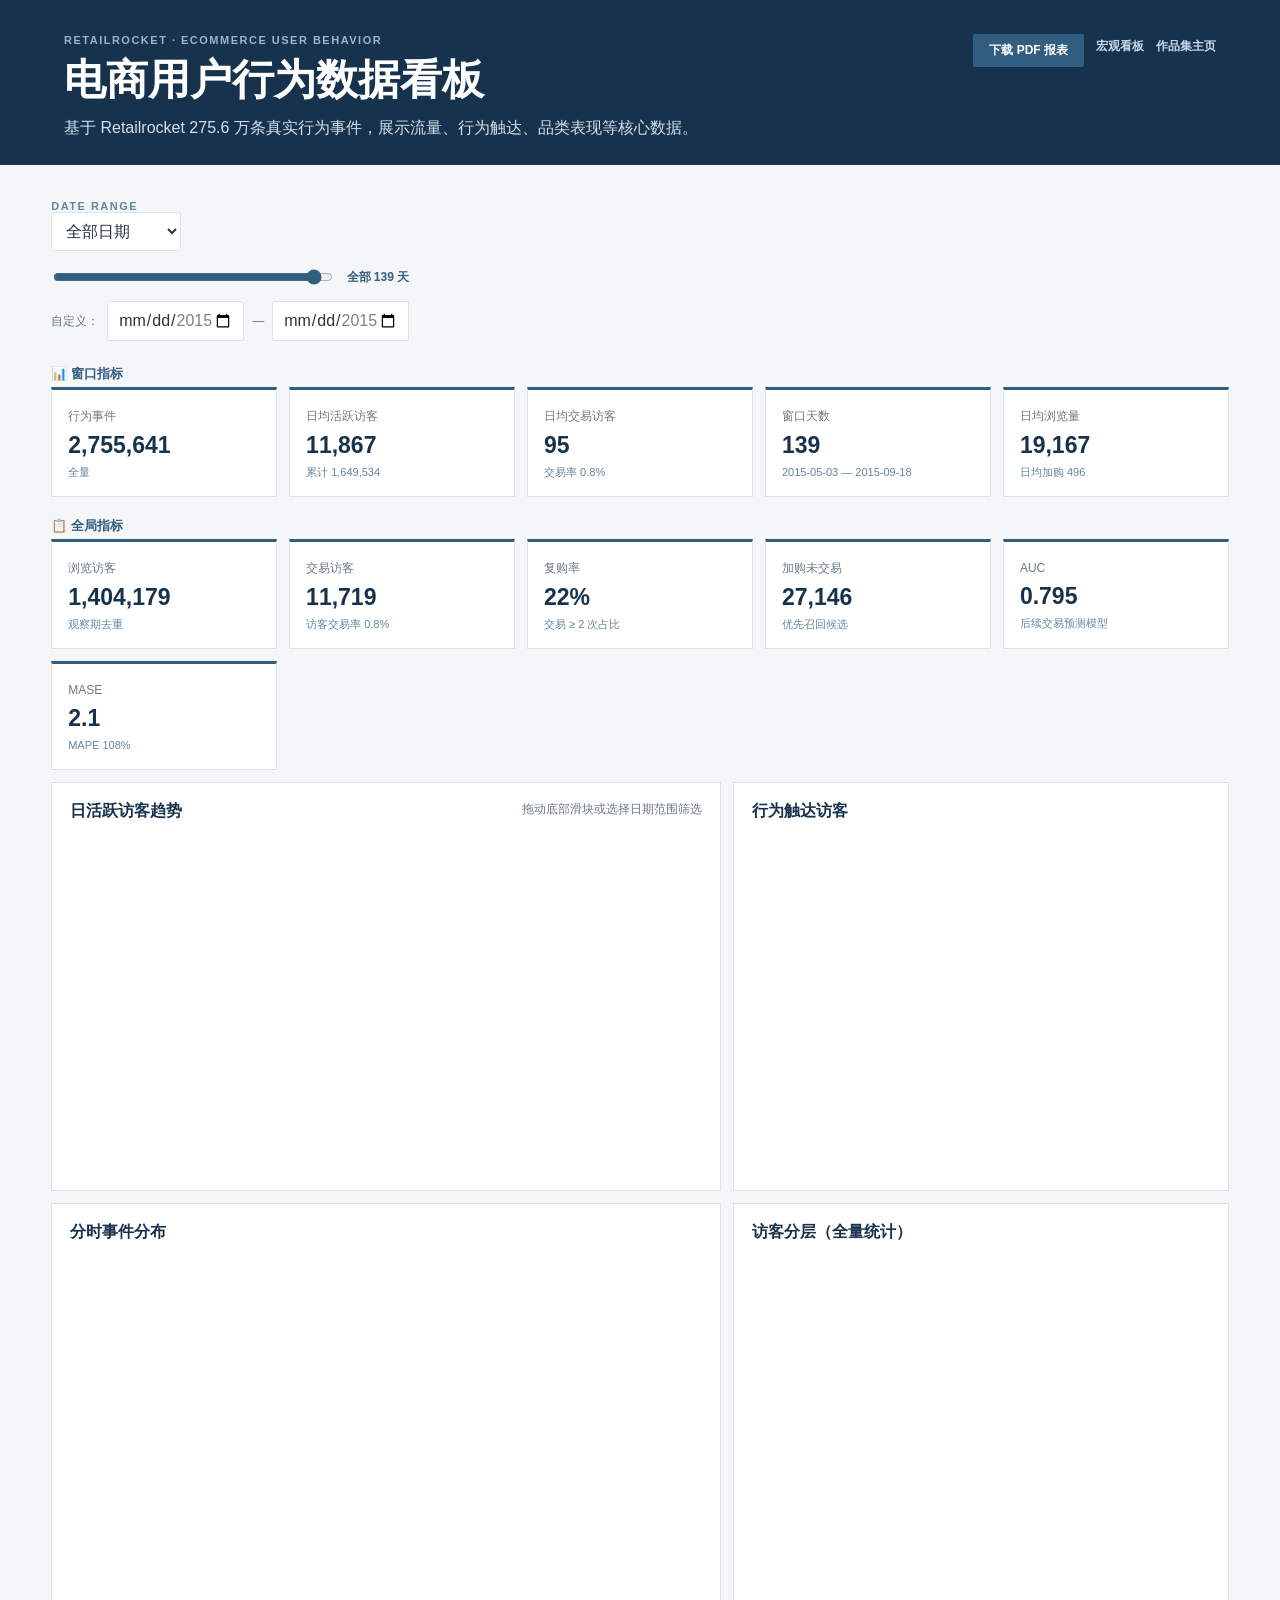
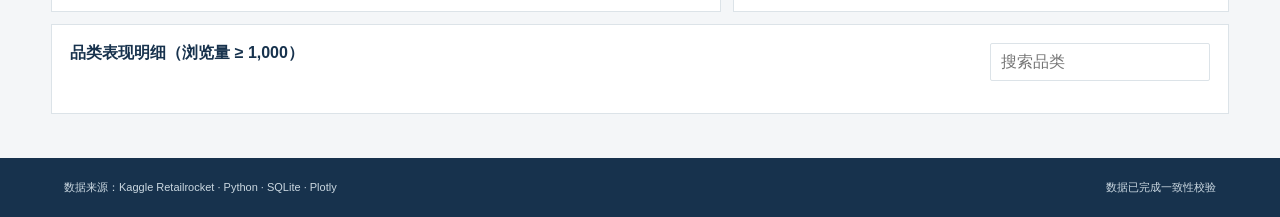
==== commit 5e07013c: "Update ecommerce dashboard: dynamic funnel + MASE + remove static labels" ====
--- a/site/ecommerce/index.html
+++ b/site/ecommerce/index.html
@@ -69,7 +69,7 @@
       </article>
       <article class="panel">
         <div class="panel-head">
-          <div><h3>行为触达访客（全量统计）</h3></div>
+          <div><h3>行为触达访客</h3></div>
         </div>
         <div id="structure-chart" class="chart"></div>
       </article>
@@ -78,7 +78,7 @@
     <section class="grid two">
       <article class="panel">
         <div class="panel-head">
-          <div><h3>分时事件分布（全量统计）</h3></div>
+          <div><h3>分时事件分布</h3></div>
         </div>
         <div id="hourly-chart" class="chart"></div>
       </article>
--- a/site/ecommerce/styles.css
+++ b/site/ecommerce/styles.css
@@ -229,5 +229,3 @@
   h1 { font-size: 27px; overflow-wrap: anywhere; }
   .chart { height: 310px; }
 }
-
-.project-tabs{display:none}
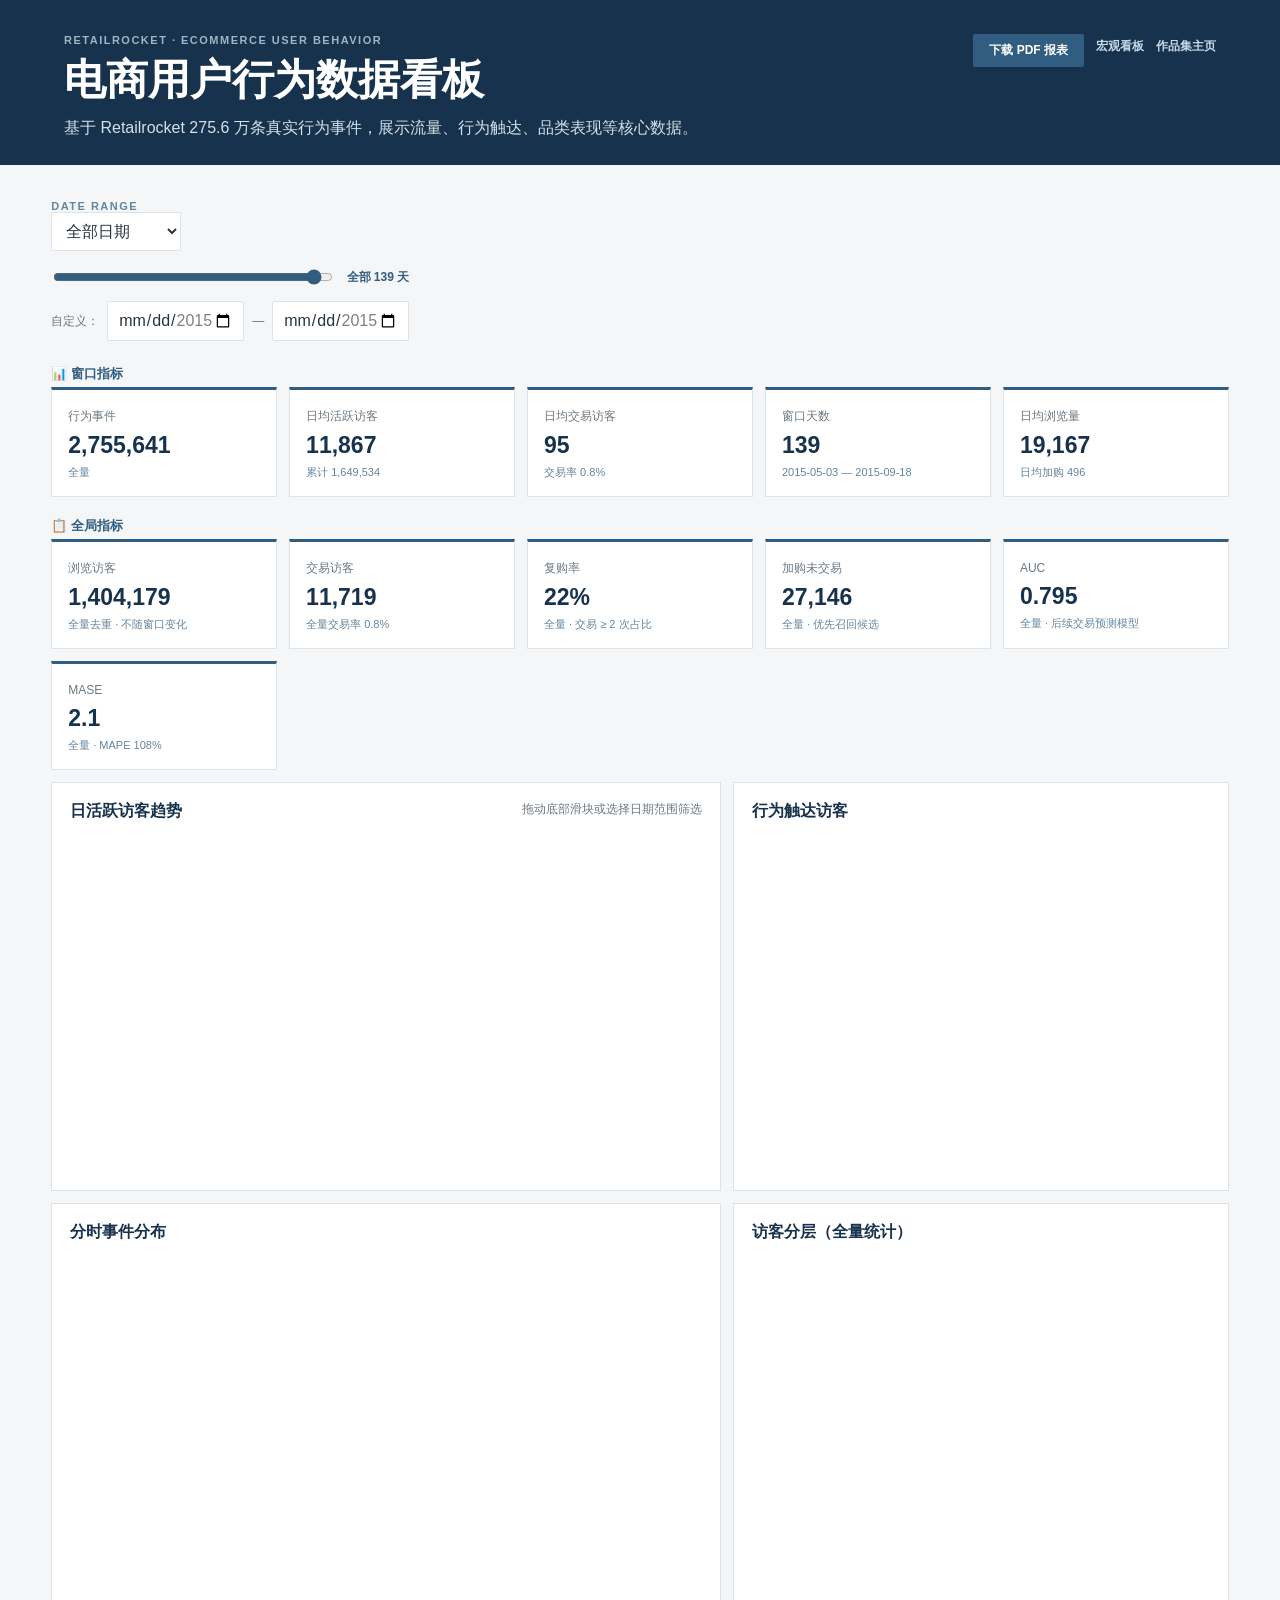
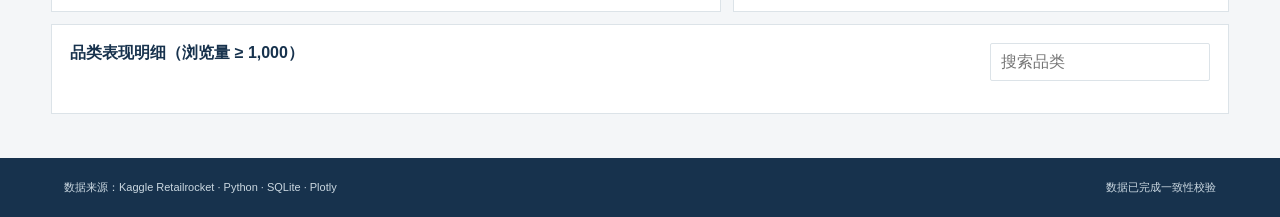
==== commit 944079bc: "KPI dynamic: hourly chart window-scaled, global KPIs labeled, titles sync with filter" ====
--- a/site/ecommerce/index.html
+++ b/site/ecommerce/index.html
@@ -78,13 +78,13 @@
     <section class="grid two">
       <article class="panel">
         <div class="panel-head">
-          <div><h3>分时事件分布</h3></div>
+          <div><h3 id="hourly-title">分时事件分布</h3></div>
         </div>
         <div id="hourly-chart" class="chart"></div>
       </article>
       <article class="panel">
         <div class="panel-head">
-          <div><h3>访客分层（全量统计）</h3></div>
+          <div><h3 id="segment-title">访客分层（全量统计）</h3></div>
         </div>
         <div id="segment-chart" class="chart"></div>
       </article>
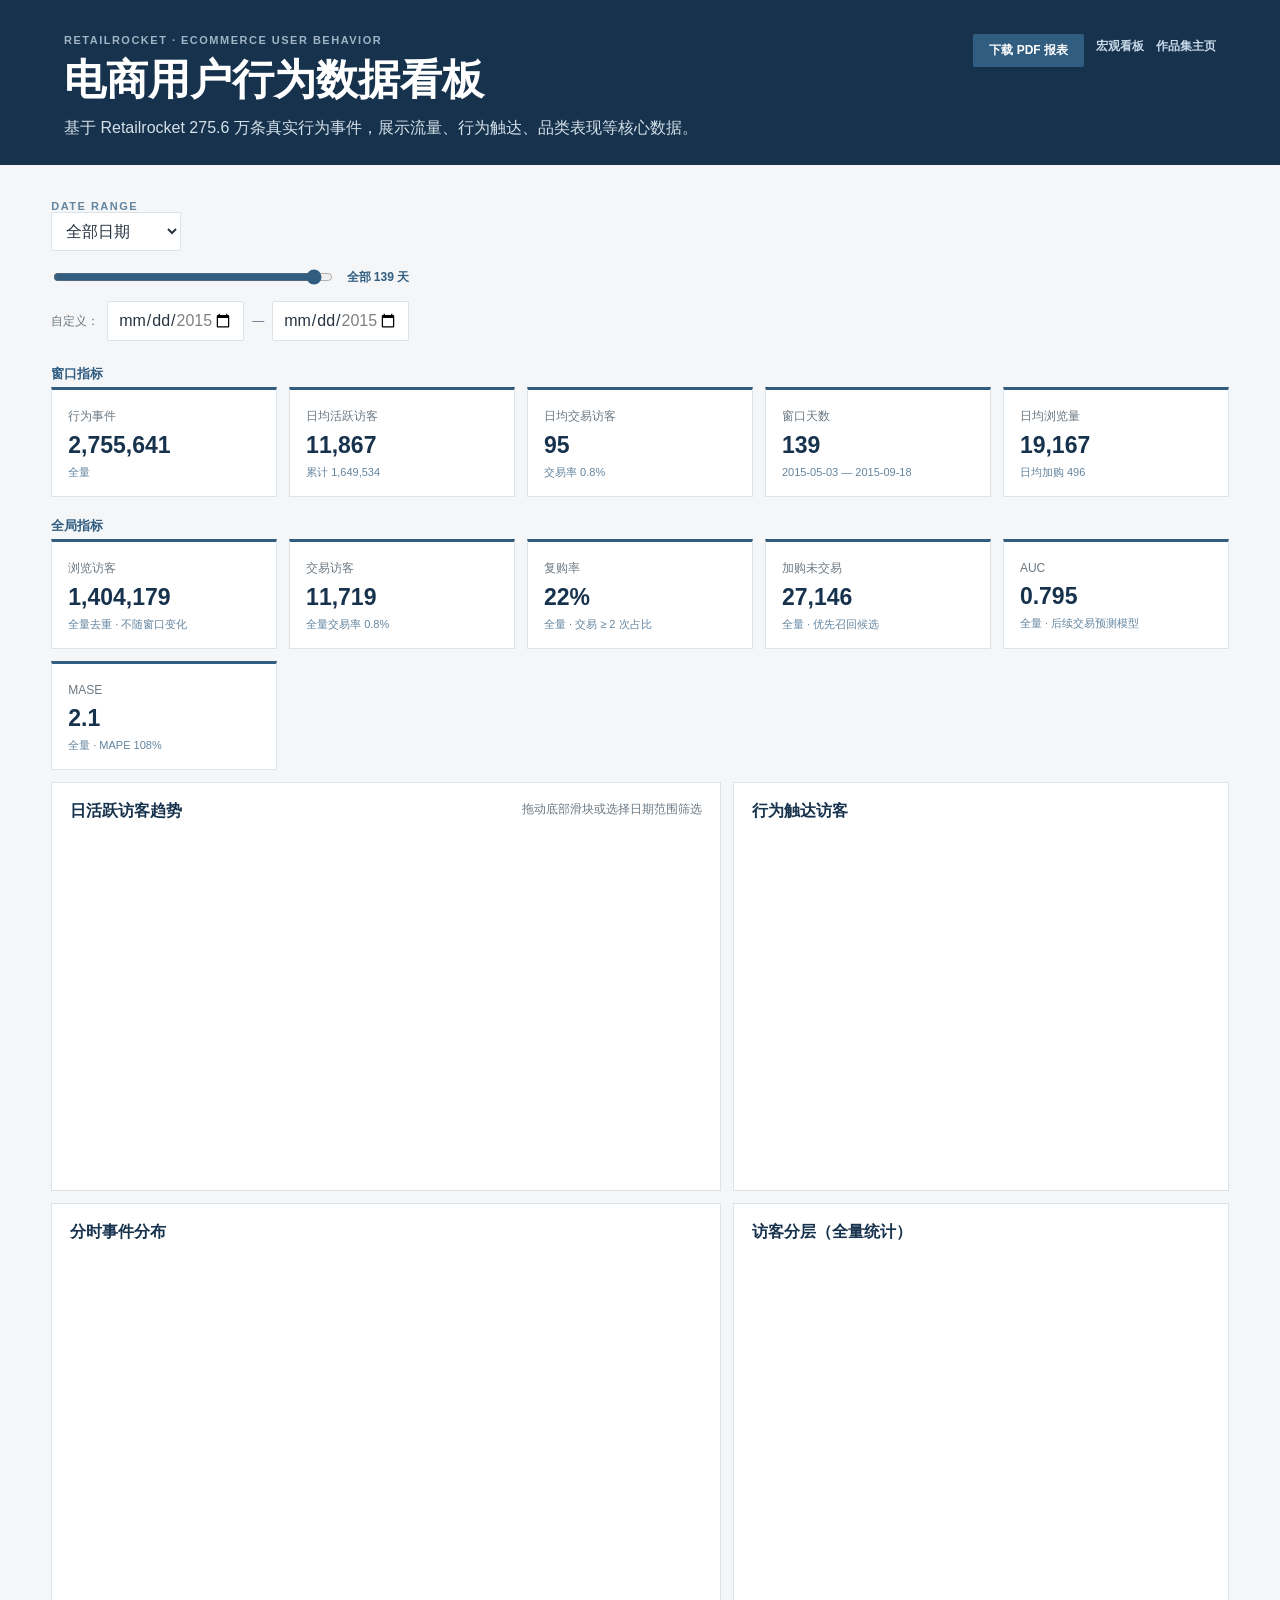
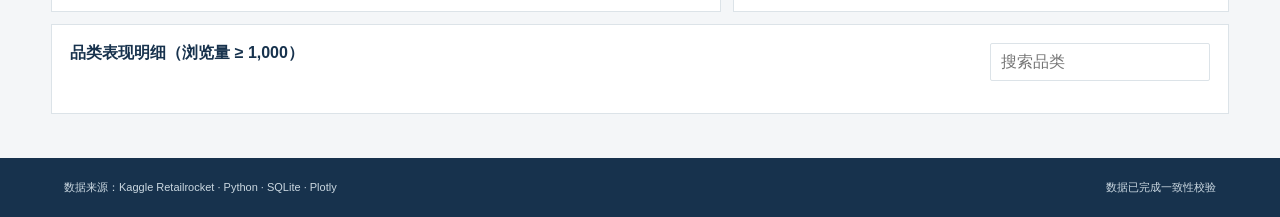
==== commit 7a8a2abd: "Remove emoji from all dashboard headings and homepage" ====
--- a/site/ecommerce/index.html
+++ b/site/ecommerce/index.html
@@ -53,9 +53,9 @@
     </section>
 
     <section class="kpi-section">
-      <h3 class="kpi-section-title">📊 窗口指标</h3>
+      <h3 class="kpi-section-title">窗口指标</h3>
       <section id="kpi-grid-window" class="kpi-grid"></section>
-      <h3 class="kpi-section-title" style="margin-top:20px">📋 全局指标</h3>
+      <h3 class="kpi-section-title" style="margin-top:20px">全局指标</h3>
       <section id="kpi-grid-global" class="kpi-grid"></section>
     </section>
 
--- a/site/ecommerce/styles.css
+++ b/site/ecommerce/styles.css
@@ -127,7 +127,6 @@
 .panel-note { color: var(--muted); font-size: 11px; margin: 0; }
 .chart-tall { height: 420px; }
 
-/* header links */
 .header-links { display: flex; gap: 12px; align-items: flex-start; }
 .header-link { color: #c7d9e8; text-decoration: none; font-size: 12px; font-weight: 700; padding: 4px 0; border-bottom: 1px solid transparent; transition: border-color .2s; }
 .header-link:hover { border-bottom-color: #c7d9e8; }
@@ -159,7 +158,6 @@
   @page { margin: 0.8cm; size: A4 landscape; }
 }
 
-/* range controls */
 .range-controls { display: flex; align-items: center; gap: 8px; margin-bottom: 4px; }
 .range-controls select, .range-controls input[type="date"] { width: auto; min-width: 130px; }
 .range-slider { flex: 1; min-width: 200px; max-width: 400px; accent-color: var(--blue); }
@@ -195,7 +193,7 @@
 .detail-panel input { width: 220px; }
 .table-wrap { overflow: auto; max-height: 360px; margin-top: 14px; }
 table { width: 100%; border-collapse: collapse; font-size: 12px; }
-th { position: sticky; top: var(--topbar-height); padding: 9px; color: white; background: var(--blue); text-align: right; }
+th { position: sticky; top: 0; padding: 9px; color: white; background: var(--blue); text-align: right; z-index: 1; }
 td { padding: 8px 9px; border-bottom: 1px solid var(--line); text-align: right; }
 th:first-child, td:first-child { text-align: left; }
 tbody tr:hover { background: #f5f8fa; }
@@ -228,4 +226,4 @@
   .js-plotly-plot, .plot-container, .svg-container { width: 100% !important; max-width: 100% !important; }
   h1 { font-size: 27px; overflow-wrap: anywhere; }
   .chart { height: 310px; }
-}
+}
